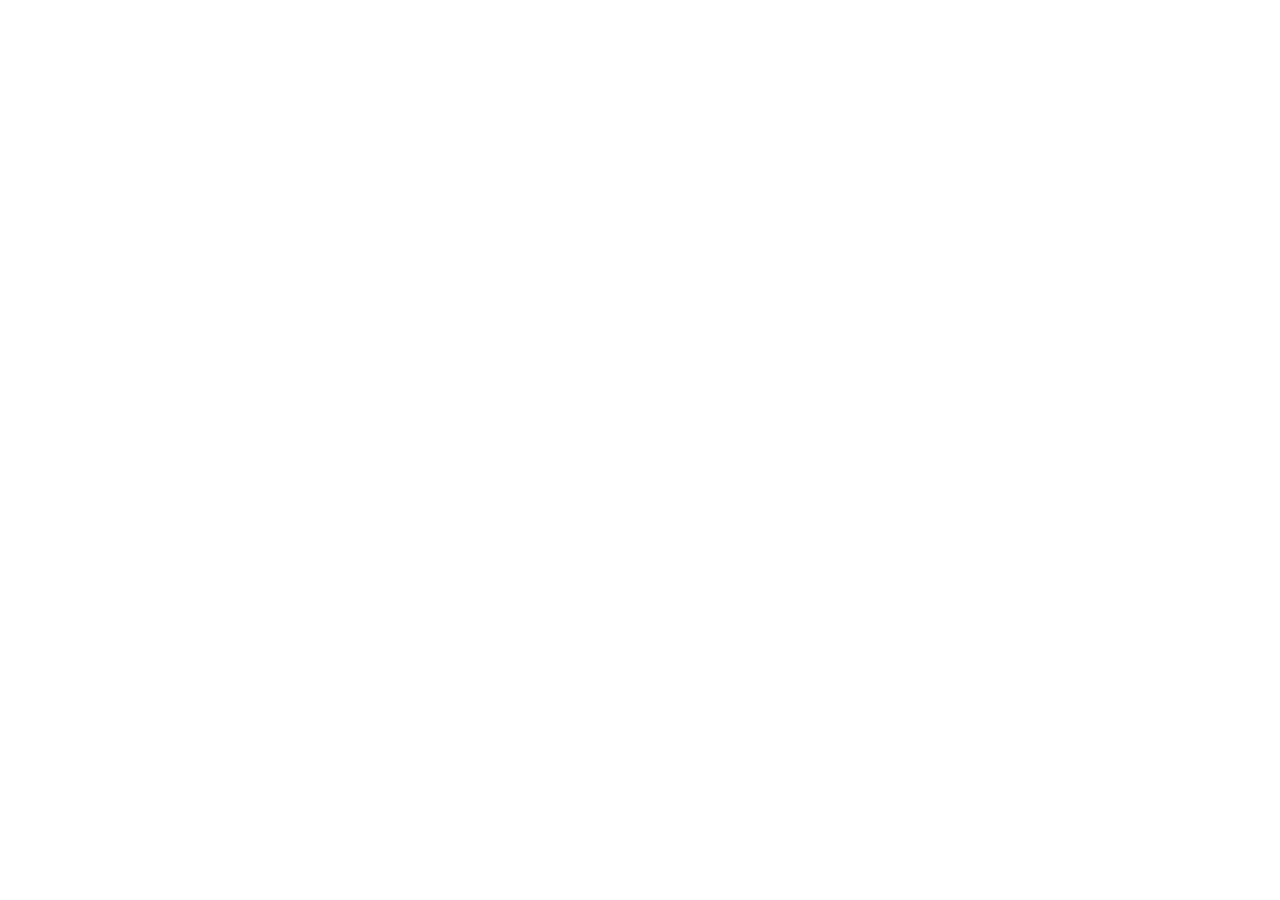
==== index.html @ a22201ef "Setup" ====
<html lang="en">
<head>
  <meta charset="UTF-8">
  <meta name="viewport" content="width=device-width, initial-scale=1.0">
  <meta http-equiv="X-UA-Compatible" content="ie=edge">
  <title>Chowello</title>
</head>
<body>

</body>
</html>
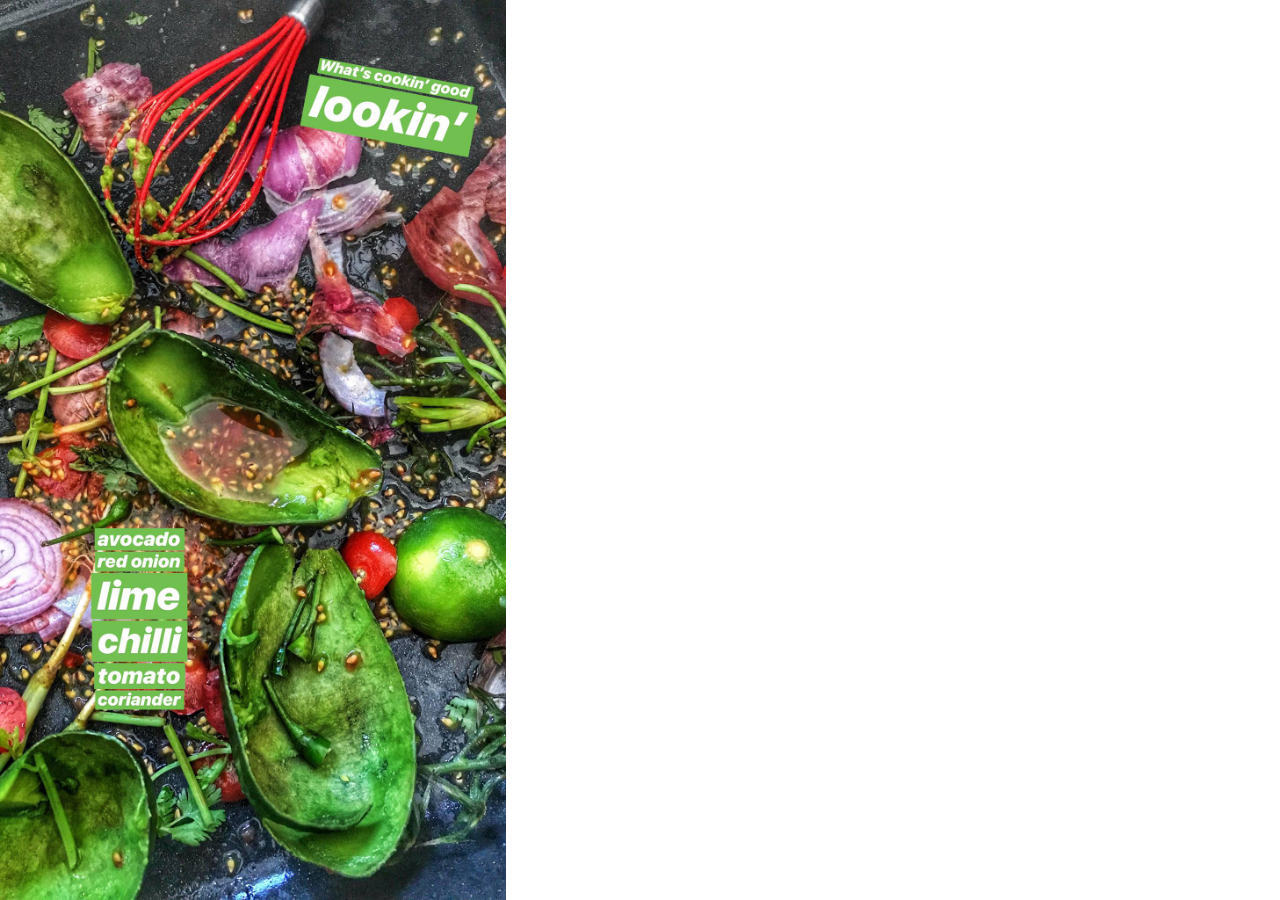
==== commit 43b76d55: "Setup" ====
--- a/index.html
+++ b/index.html
@@ -3,9 +3,19 @@
   <meta charset="UTF-8">
   <meta name="viewport" content="width=device-width, initial-scale=1.0">
   <meta http-equiv="X-UA-Compatible" content="ie=edge">
+  <meta name="keywords" content="chowello, millikiram, instagram, food, cooking, homecooking, food photography"
+  <meta name="description" content="Chowello by Millikiram. Millikiram's favourite food photography from #chowello.">
   <title>Chowello</title>
+  <link rel="stylesheet" type="text/css" href="css/chowello.css">
 </head>
 <body>
 
+<div class="page-bg"></div>
+<div>
+  <h1>Chowello</h1>
+  <span>by millikiram</span>
+</div>
+
+
 </body>
 </html>
--- a/css/chowello.css
+++ b/css/chowello.css
@@ -0,0 +1,9 @@
+.page-bg {
+  position: absolute;
+  top: 0;
+  right: 0;
+  bottom: 0;
+  left: 0;
+  background: url(../img/guacamole.jpg) no-repeat 0 0;
+  background-size: contain;
+}
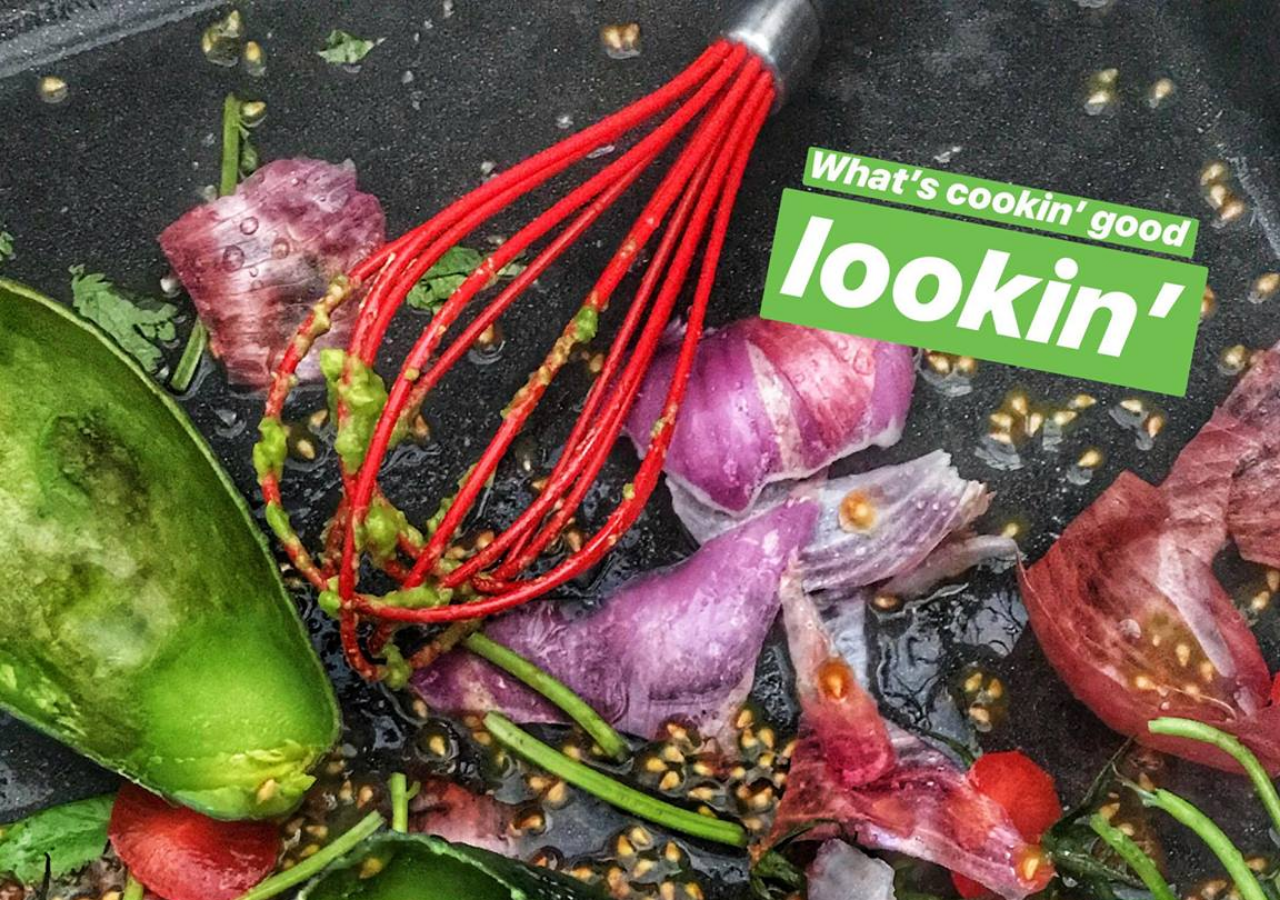
==== commit edcd8140: "Setup" ====
--- a/index.html
+++ b/index.html
@@ -1,7 +1,7 @@
 <html lang="en">
 <head>
   <meta charset="UTF-8">
-  <meta name="viewport" content="width=device-width, initial-scale=1.0">
+  <meta name="viewport" content="width=device-width, initial-scale=1.0, viewport-fit=cover">
   <meta http-equiv="X-UA-Compatible" content="ie=edge">
   <meta name="keywords" content="chowello, millikiram, instagram, food, cooking, homecooking, food photography"
   <meta name="description" content="Chowello by Millikiram. Millikiram's favourite food photography from #chowello.">
--- a/css/chowello.css
+++ b/css/chowello.css
@@ -5,5 +5,5 @@
   bottom: 0;
   left: 0;
   background: url(../img/guacamole.jpg) no-repeat 0 0;
-  background-size: contain;
+  background-size: cover;
 }
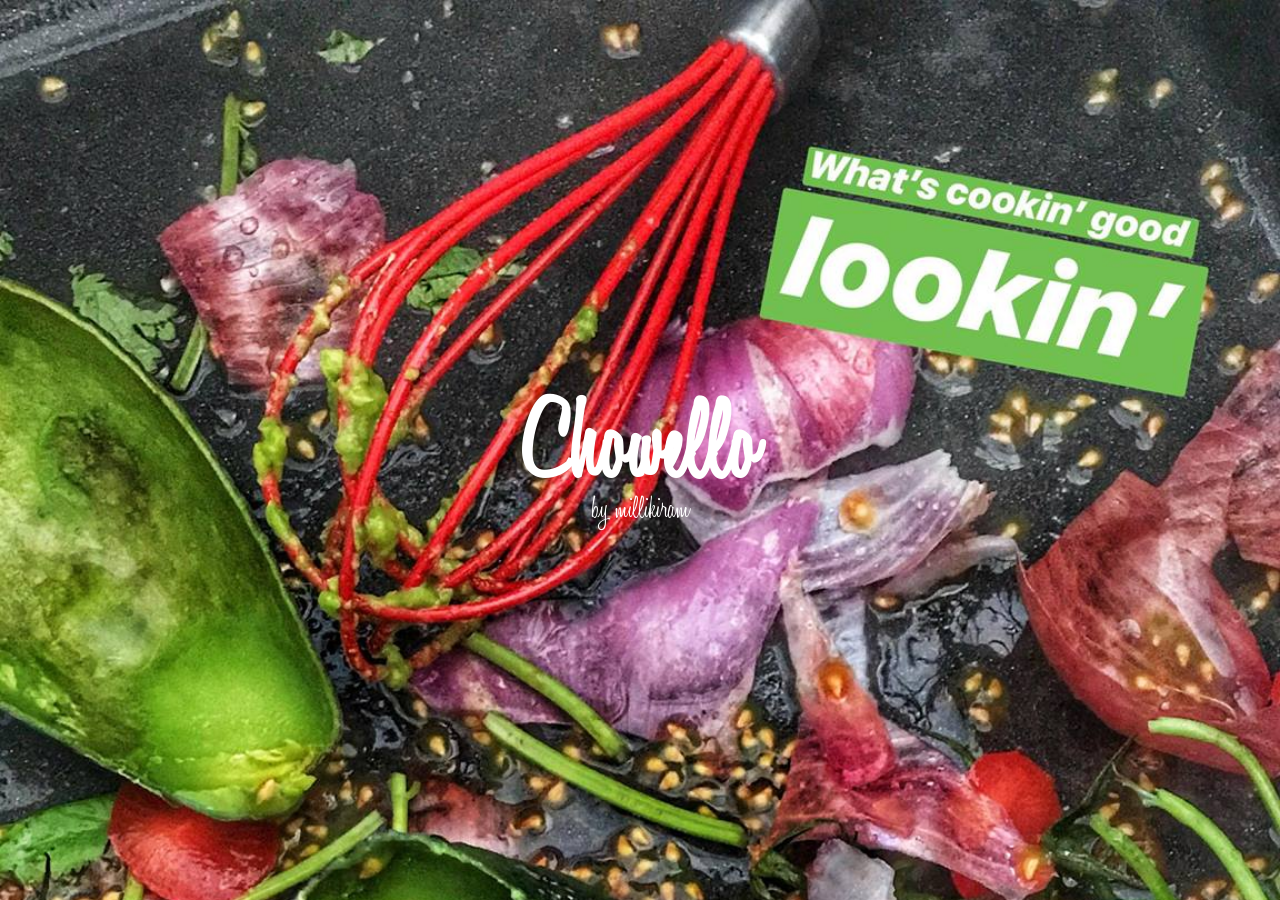
==== commit 1e637db9: "Setup" ====
--- a/index.html
+++ b/index.html
@@ -11,9 +11,9 @@
 <body>
 
 <div class="page-bg"></div>
-<div>
+<div class="page-info">
   <h1>Chowello</h1>
-  <span>by millikiram</span>
+  <div>by millikiram</div>
 </div>
 
 
--- a/css/chowello.css
+++ b/css/chowello.css
@@ -1,3 +1,14 @@
+@font-face {
+  font-family: 'Honey Script';
+  src: url('../fonts/HoneyScript-Light.woff2') format('woff2'), url('../fonts/HoneyScript-Light.woff') format('woff');
+  font-weight: 300;
+  font-style: normal;
+}
+
+body {
+  background: #000;
+}
+
 .page-bg {
   position: absolute;
   top: 0;
@@ -6,4 +17,31 @@
   left: 0;
   background: url(../img/guacamole.jpg) no-repeat 0 0;
   background-size: cover;
+}
+
+.page-info {
+  position: absolute;
+  right: 0;
+  left: 0;
+  top: 50%;
+  transform: translate(0, -50%);
+  -webkit-transform: translate(0, -50%);
+  -moz-transform: translate(0, -50%);
+  -ms-transform: translate(0, -50%);
+  -o-transform: translate(0, -50%);
+  text-align: center;
+}
+
+.page-info h1 {
+  color: #fff;
+  font-size: 7em;
+  margin: 0;
+  font-family: "Honey Script";
+}
+
+.page-info div {
+  color: #fff;
+  font-size: 2em;
+  margin-top: -40px;
+  font-family: "Honey Script";
 }
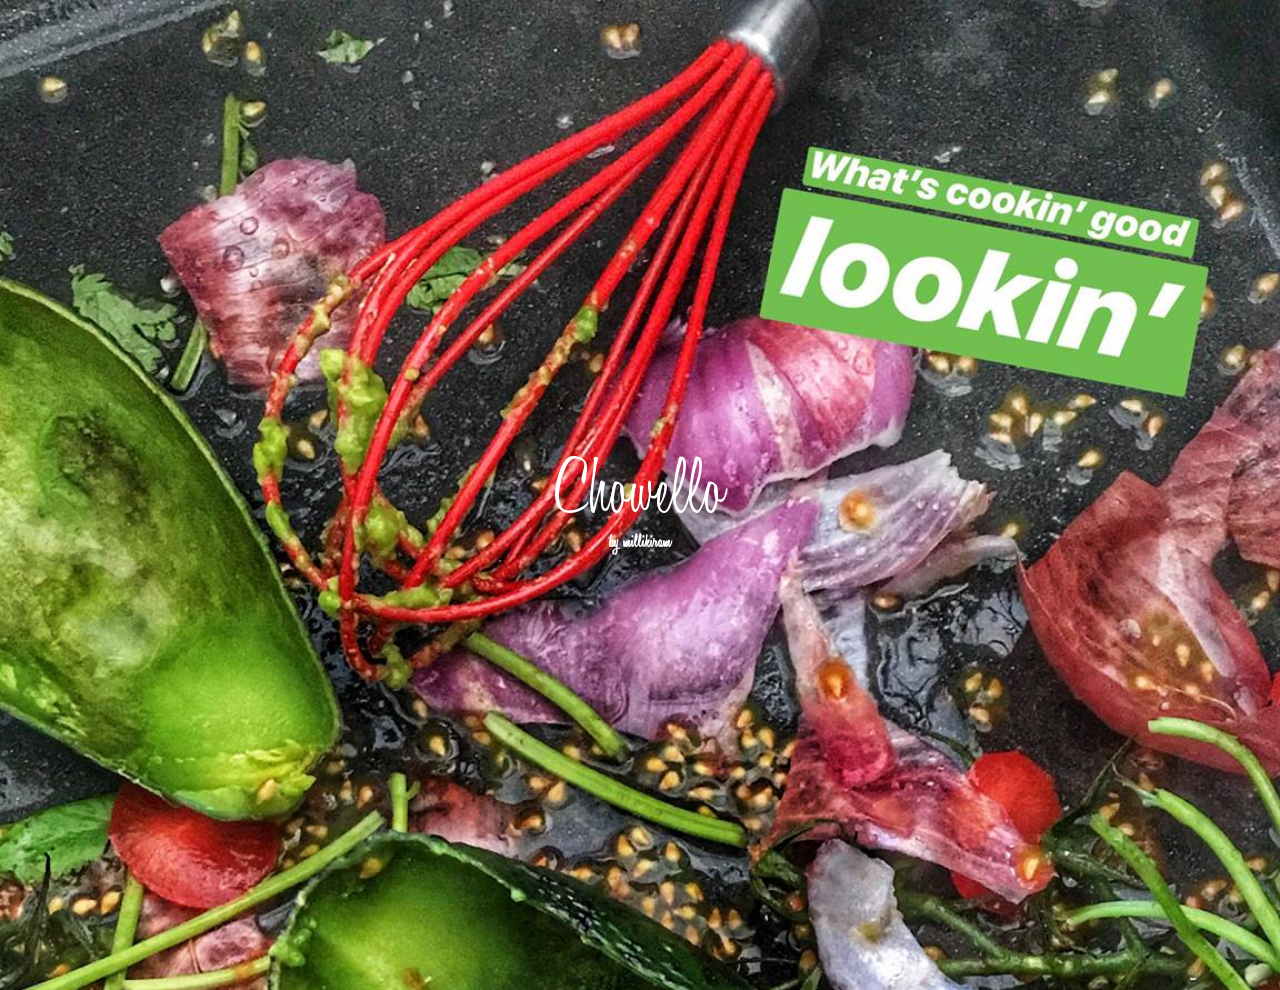
==== commit 5e9263d4: "Setup" ====
--- a/index.html
+++ b/index.html
@@ -2,6 +2,7 @@
 <head>
   <meta charset="UTF-8">
   <meta name="viewport" content="width=device-width, initial-scale=1.0, viewport-fit=cover">
+  <meta name="apple-mobile-web-app-capable" content="yes">
   <meta http-equiv="X-UA-Compatible" content="ie=edge">
   <meta name="keywords" content="chowello, millikiram, instagram, food, cooking, homecooking, food photography"
   <meta name="description" content="Chowello by Millikiram. Millikiram's favourite food photography from #chowello.">
--- a/css/chowello.css
+++ b/css/chowello.css
@@ -1,3 +1,9 @@
+html {
+  position: relative;
+  height: 110%;
+  overflow: hidden;
+}
+
 @font-face {
   font-family: 'Honey Script';
   src: url('../fonts/HoneyScript-Light.woff2') format('woff2'), url('../fonts/HoneyScript-Light.woff') format('woff');
@@ -34,14 +40,16 @@
 
 .page-info h1 {
   color: #fff;
-  font-size: 7em;
+  font-size: 5em;
   margin: 0;
   font-family: "Honey Script";
+  font-weight: normal;
 }
 
 .page-info div {
   color: #fff;
-  font-size: 2em;
-  margin-top: -40px;
+  font-size: 1.2em;
+  margin-top: -20px;
   font-family: "Honey Script";
+  font-weight: 600;
 }
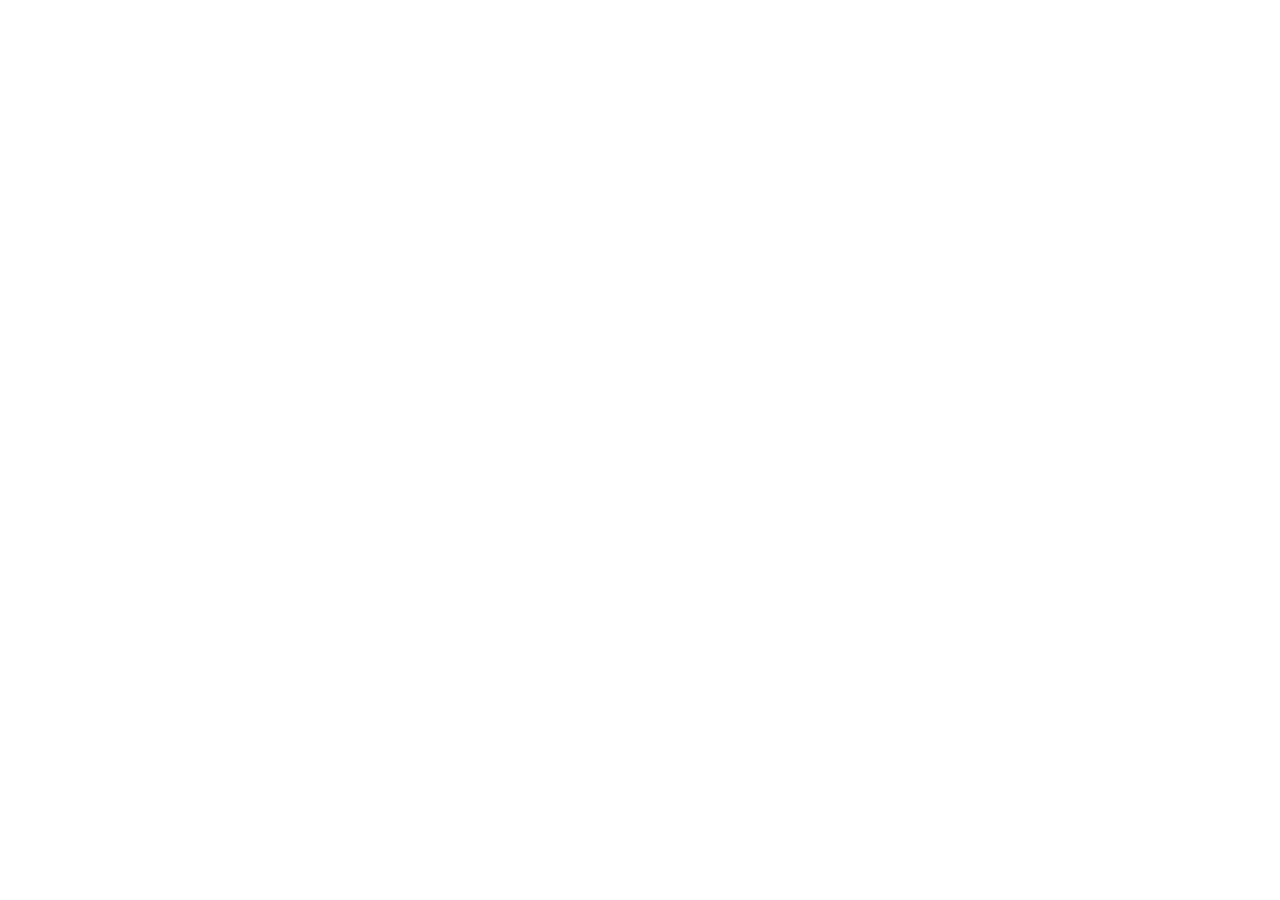
==== commit a7094c39: "Backgrounds" ====
--- a/index.html
+++ b/index.html
@@ -4,19 +4,24 @@
   <meta name="viewport" content="width=device-width, initial-scale=1.0, viewport-fit=cover">
   <meta name="apple-mobile-web-app-capable" content="yes">
   <meta http-equiv="X-UA-Compatible" content="ie=edge">
-  <meta name="keywords" content="chowello, millikiram, instagram, food, cooking, homecooking, food photography"
+  <meta name="keywords" content="chowello, millikiram, instagram, food, cooking, homecooking, food photography">
   <meta name="description" content="Chowello by Millikiram. Millikiram's favourite food photography from #chowello.">
   <title>Chowello</title>
   <link rel="stylesheet" type="text/css" href="css/chowello.css">
+  <link rel="stylesheet" type="text/css" href="css/vegas.min.css">
 </head>
 <body>
 
 <div class="page-bg"></div>
+
 <div class="page-info">
   <h1>Chowello</h1>
   <div>by millikiram</div>
 </div>
 
+<script src="http://code.jquery.com/jquery.min.js"></script>
+<script src="js/vegas.min.js"></script>
+<script src="js/chowello.js"></script>
 
 </body>
 </html>
--- a/css/chowello.css
+++ b/css/chowello.css
@@ -1,9 +1,3 @@
-html {
-  position: relative;
-  height: 110%;
-  overflow: hidden;
-}
-
 @font-face {
   font-family: 'Honey Script';
   src: url('../fonts/HoneyScript-Light.woff2') format('woff2'), url('../fonts/HoneyScript-Light.woff') format('woff');
@@ -12,17 +6,7 @@
 }
 
 body {
-  background: #000;
-}
-
-.page-bg {
-  position: absolute;
-  top: 0;
-  right: 0;
-  bottom: 0;
-  left: 0;
-  background: url(../img/guacamole.jpg) no-repeat 0 0;
-  background-size: cover;
+  overflow: hidden;
 }
 
 .page-info {
@@ -37,6 +21,7 @@
   -o-transform: translate(0, -50%);
   text-align: center;
 }
+
 
 .page-info h1 {
   color: #fff;
--- a/css/vegas.min.css
+++ b/css/vegas.min.css
@@ -0,0 +1,2 @@
+.vegas-overlay,.vegas-slide,.vegas-slide-inner,.vegas-timer,.vegas-wrapper{position:absolute;top:0;left:0;bottom:0;right:0;overflow:hidden;border:none;padding:0;margin:0}.vegas-overlay{opacity:.5;background:url(overlays/02.png) center center}.vegas-timer{top:auto;bottom:0;height:2px}.vegas-timer-progress{width:0;height:100%;background:#fff;transition:width ease-out}.vegas-timer-running .vegas-timer-progress{width:100%}.vegas-slide,.vegas-slide-inner{margin:0;padding:0;background:center center no-repeat;-webkit-transform:translateZ(0);transform:translateZ(0);will-change:transform,opacity}body .vegas-container{overflow:hidden!important;position:relative}.vegas-video{min-width:100%;min-height:100%;width:auto;height:auto}body.vegas-container{overflow:auto;position:static;z-index:-2}body.vegas-container>.vegas-overlay,body.vegas-container>.vegas-slide,body.vegas-container>.vegas-timer{position:fixed;z-index:-1}.vegas-transition-blur,.vegas-transition-blur2{opacity:0;-webkit-filter:blur(32px) brightness(1.01);filter:blur(32px) brightness(1.01)}.vegas-transition-blur-in,.vegas-transition-blur2-in{opacity:1;-webkit-filter:blur(0) brightness(1.01);filter:blur(0) brightness(1.01)}.vegas-transition-blur2-out{opacity:0}.vegas-transition-burn,.vegas-transition-burn2{opacity:0;-webkit-filter:contrast(1000%) saturate(1000%);filter:contrast(1000%) saturate(1000%)}.vegas-transition-burn-in,.vegas-transition-burn2-in{opacity:1;-webkit-filter:contrast(100%) saturate(100%);filter:contrast(100%) saturate(100%)}.vegas-transition-burn2-out{opacity:0;-webkit-filter:contrast(1000%) saturate(1000%);filter:contrast(1000%) saturate(1000%)}.vegas-transition-fade,.vegas-transition-fade2{opacity:0}.vegas-transition-fade-in,.vegas-transition-fade2-in{opacity:1}.vegas-transition-fade2-out{opacity:0}.vegas-transition-flash,.vegas-transition-flash2{opacity:0;-webkit-filter:brightness(25);filter:brightness(25)}.vegas-transition-flash-in,.vegas-transition-flash2-in{opacity:1;-webkit-filter:brightness(1);filter:brightness(1)}.vegas-transition-flash2-out{opacity:0;-webkit-filter:brightness(25);filter:brightness(25)}.vegas-transition-negative,.vegas-transition-negative2{opacity:0;-webkit-filter:invert(100%);filter:invert(100%)}.vegas-transition-negative-in,.vegas-transition-negative2-in{opacity:1;-webkit-filter:invert(0);filter:invert(0)}.vegas-transition-negative2-out{opacity:0;-webkit-filter:invert(100%);filter:invert(100%)}.vegas-transition-slideDown,.vegas-transition-slideDown2{-webkit-transform:translateY(-100%);transform:translateY(-100%)}.vegas-transition-slideDown-in,.vegas-transition-slideDown2-in{-webkit-transform:translateY(0);transform:translateY(0)}.vegas-transition-slideDown2-out{-webkit-transform:translateY(100%);transform:translateY(100%)}.vegas-transition-slideLeft,.vegas-transition-slideLeft2{-webkit-transform:translateX(100%);transform:translateX(100%)}.vegas-transition-slideLeft-in,.vegas-transition-slideLeft2-in{-webkit-transform:translateX(0);transform:translateX(0)}.vegas-transition-slideLeft2-out,.vegas-transition-slideRight,.vegas-transition-slideRight2{-webkit-transform:translateX(-100%);transform:translateX(-100%)}.vegas-transition-slideRight-in,.vegas-transition-slideRight2-in{-webkit-transform:translateX(0);transform:translateX(0)}.vegas-transition-slideRight2-out{-webkit-transform:translateX(100%);transform:translateX(100%)}.vegas-transition-slideUp,.vegas-transition-slideUp2{-webkit-transform:translateY(100%);transform:translateY(100%)}.vegas-transition-slideUp-in,.vegas-transition-slideUp2-in{-webkit-transform:translateY(0);transform:translateY(0)}.vegas-transition-slideUp2-out{-webkit-transform:translateY(-100%);transform:translateY(-100%)}.vegas-transition-swirlLeft,.vegas-transition-swirlLeft2{-webkit-transform:scale(2) rotate(35deg);transform:scale(2) rotate(35deg);opacity:0}.vegas-transition-swirlLeft-in,.vegas-transition-swirlLeft2-in{-webkit-transform:scale(1) rotate(0);transform:scale(1) rotate(0);opacity:1}.vegas-transition-swirlLeft2-out,.vegas-transition-swirlRight,.vegas-transition-swirlRight2{-webkit-transform:scale(2) rotate(-35deg);transform:scale(2) rotate(-35deg);opacity:0}.vegas-transition-swirlRight-in,.vegas-transition-swirlRight2-in{-webkit-transform:scale(1) rotate(0);transform:scale(1) rotate(0);opacity:1}.vegas-transition-swirlRight2-out{-webkit-transform:scale(2) rotate(35deg);transform:scale(2) rotate(35deg);opacity:0}.vegas-transition-zoomIn,.vegas-transition-zoomIn2{-webkit-transform:scale(0);transform:scale(0);opacity:0}.vegas-transition-zoomIn-in,.vegas-transition-zoomIn2-in{-webkit-transform:scale(1);transform:scale(1);opacity:1}.vegas-transition-zoomIn2-out,.vegas-transition-zoomOut,.vegas-transition-zoomOut2{-webkit-transform:scale(2);transform:scale(2);opacity:0}.vegas-transition-zoomOut-in,.vegas-transition-zoomOut2-in{-webkit-transform:scale(1);transform:scale(1);opacity:1}.vegas-transition-zoomOut2-out{-webkit-transform:scale(0);transform:scale(0);opacity:0}.vegas-animation-kenburns{-webkit-animation:kenburns ease-out;animation:kenburns ease-out}@-webkit-keyframes kenburns{0%{-webkit-transform:scale(1.5);transform:scale(1.5)}100%{-webkit-transform:scale(1);transform:scale(1)}}@keyframes kenburns{0%{-webkit-transform:scale(1.5);transform:scale(1.5)}100%{-webkit-transform:scale(1);transform:scale(1)}}.vegas-animation-kenburnsDownLeft{-webkit-animation:kenburnsDownLeft ease-out;animation:kenburnsDownLeft ease-out}@-webkit-keyframes kenburnsDownLeft{0%{-webkit-transform:scale(1.5) translate(10%,-10%);transform:scale(1.5) translate(10%,-10%)}100%{-webkit-transform:scale(1) translate(0,0);transform:scale(1) translate(0,0)}}@keyframes kenburnsDownLeft{0%{-webkit-transform:scale(1.5) translate(10%,-10%);transform:scale(1.5) translate(10%,-10%)}100%{-webkit-transform:scale(1) translate(0,0);transform:scale(1) translate(0,0)}}.vegas-animation-kenburnsDownRight{-webkit-animation:kenburnsDownRight ease-out;animation:kenburnsDownRight ease-out}@-webkit-keyframes kenburnsDownRight{0%{-webkit-transform:scale(1.5) translate(-10%,-10%);transform:scale(1.5) translate(-10%,-10%)}100%{-webkit-transform:scale(1) translate(0,0);transform:scale(1) translate(0,0)}}@keyframes kenburnsDownRight{0%{-webkit-transform:scale(1.5) translate(-10%,-10%);transform:scale(1.5) translate(-10%,-10%)}100%{-webkit-transform:scale(1) translate(0,0);transform:scale(1) translate(0,0)}}.vegas-animation-kenburnsDown{-webkit-animation:kenburnsDown ease-out;animation:kenburnsDown ease-out}@-webkit-keyframes kenburnsDown{0%{-webkit-transform:scale(1.5) translate(0,-10%);transform:scale(1.5) translate(0,-10%)}100%{-webkit-transform:scale(1) translate(0,0);transform:scale(1) translate(0,0)}}@keyframes kenburnsDown{0%{-webkit-transform:scale(1.5) translate(0,-10%);transform:scale(1.5) translate(0,-10%)}100%{-webkit-transform:scale(1) translate(0,0);transform:scale(1) translate(0,0)}}.vegas-animation-kenburnsLeft{-webkit-animation:kenburnsLeft ease-out;animation:kenburnsLeft ease-out}@-webkit-keyframes kenburnsLeft{0%{-webkit-transform:scale(1.5) translate(10%,0);transform:scale(1.5) translate(10%,0)}100%{-webkit-transform:scale(1) translate(0,0);transform:scale(1) translate(0,0)}}@keyframes kenburnsLeft{0%{-webkit-transform:scale(1.5) translate(10%,0);transform:scale(1.5) translate(10%,0)}100%{-webkit-transform:scale(1) translate(0,0);transform:scale(1) translate(0,0)}}.vegas-animation-kenburnsRight{-webkit-animation:kenburnsRight ease-out;animation:kenburnsRight ease-out}@-webkit-keyframes kenburnsRight{0%{-webkit-transform:scale(1.5) translate(-10%,0);transform:scale(1.5) translate(-10%,0)}100%{-webkit-transform:scale(1) translate(0,0);transform:scale(1) translate(0,0)}}@keyframes kenburnsRight{0%{-webkit-transform:scale(1.5) translate(-10%,0);transform:scale(1.5) translate(-10%,0)}100%{-webkit-transform:scale(1) translate(0,0);transform:scale(1) translate(0,0)}}.vegas-animation-kenburnsUpLeft{-webkit-animation:kenburnsUpLeft ease-out;animation:kenburnsUpLeft ease-out}@-webkit-keyframes kenburnsUpLeft{0%{-webkit-transform:scale(1.5) translate(10%,10%);transform:scale(1.5) translate(10%,10%)}100%{-webkit-transform:scale(1) translate(0,0);transform:scale(1) translate(0,0)}}@keyframes kenburnsUpLeft{0%{-webkit-transform:scale(1.5) translate(10%,10%);transform:scale(1.5) translate(10%,10%)}100%{-webkit-transform:scale(1) translate(0,0);transform:scale(1) translate(0,0)}}.vegas-animation-kenburnsUpRight{-webkit-animation:kenburnsUpRight ease-out;animation:kenburnsUpRight ease-out}@-webkit-keyframes kenburnsUpRight{0%{-webkit-transform:scale(1.5) translate(-10%,10%);transform:scale(1.5) translate(-10%,10%)}100%{-webkit-transform:scale(1) translate(0,0);transform:scale(1) translate(0,0)}}@keyframes kenburnsUpRight{0%{-webkit-transform:scale(1.5) translate(-10%,10%);transform:scale(1.5) translate(-10%,10%)}100%{-webkit-transform:scale(1) translate(0,0);transform:scale(1) translate(0,0)}}.vegas-animation-kenburnsUp{-webkit-animation:kenburnsUp ease-out;animation:kenburnsUp ease-out}@-webkit-keyframes kenburnsUp{0%{-webkit-transform:scale(1.5) translate(0,10%);transform:scale(1.5) translate(0,10%)}100%{-webkit-transform:scale(1) translate(0,0);transform:scale(1) translate(0,0)}}@keyframes kenburnsUp{0%{-webkit-transform:scale(1.5) translate(0,10%);transform:scale(1.5) translate(0,10%)}100%{-webkit-transform:scale(1) translate(0,0);transform:scale(1) translate(0,0)}}
+/*# sourceMappingURL=vegas.min.css.map */
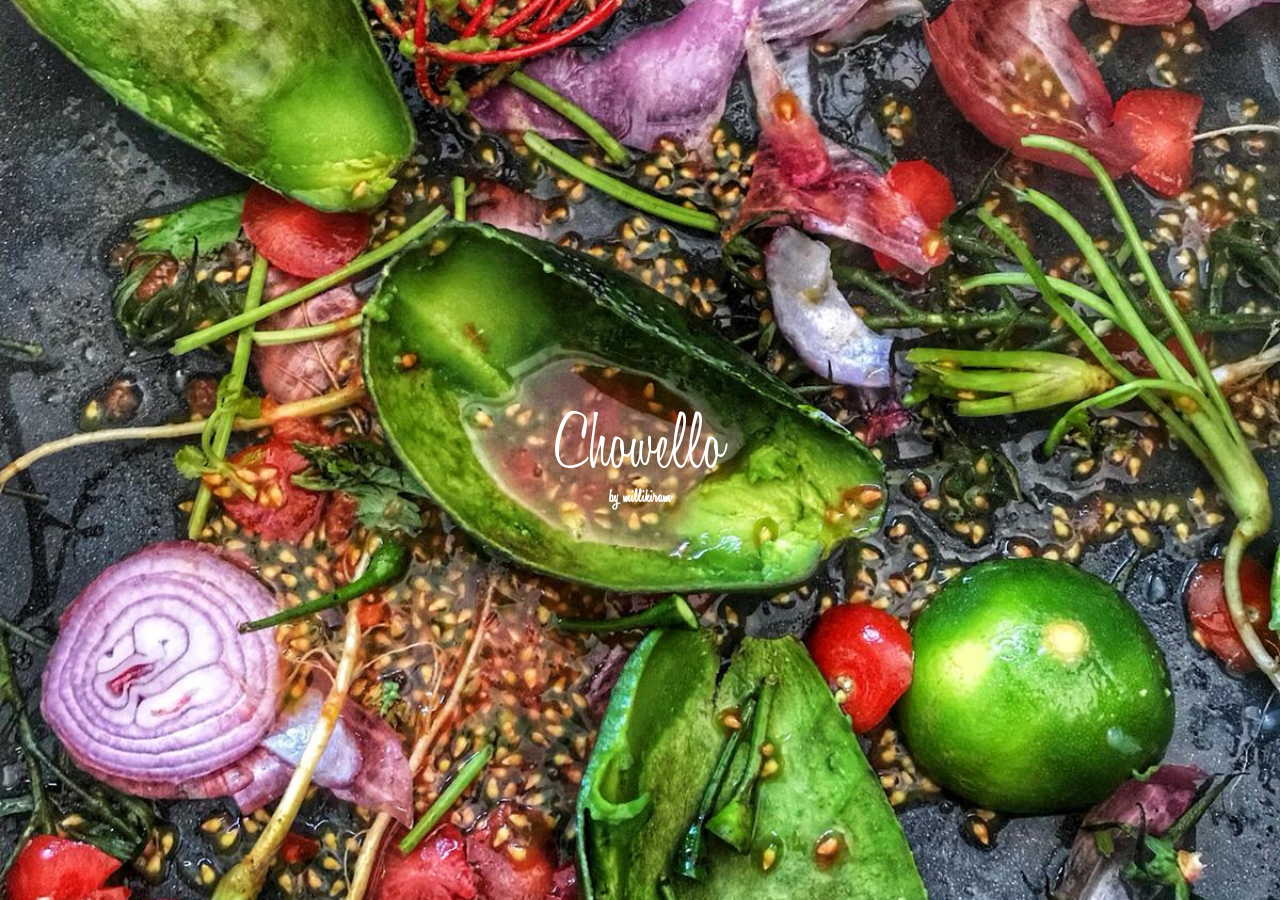
==== commit 9da3f0b3: "fix to jquery" ====
--- a/index.html
+++ b/index.html
@@ -19,7 +19,7 @@
   <div>by millikiram</div>
 </div>
 
-<script src="http://code.jquery.com/jquery.min.js"></script>
+<script src="js/jquery.min.js"></script>
 <script src="js/vegas.min.js"></script>
 <script src="js/chowello.js"></script>
 
